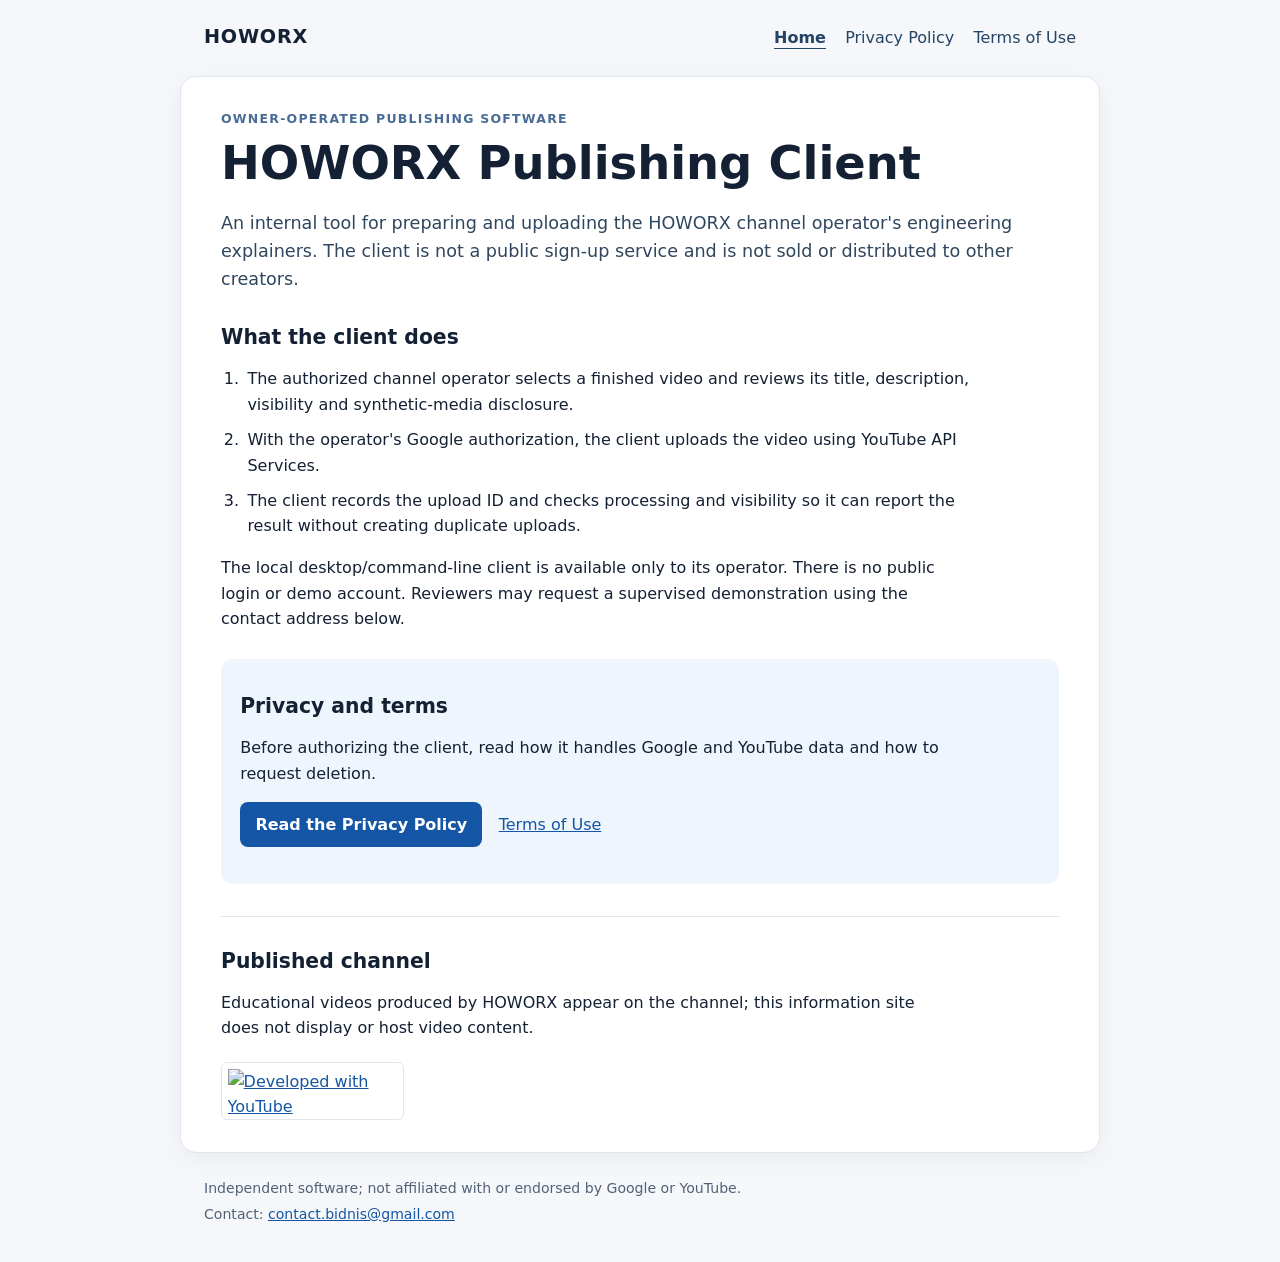
==== index.html @ 3fb0d69b "Publish HOWORX client information and privacy policy" ====
<!doctype html>
<html lang="en">
<head>
  <meta charset="utf-8">
  <meta name="viewport" content="width=device-width, initial-scale=1">
  <title>HOWORX Publishing Client</title>
  <meta name="description" content="Information, privacy policy and terms for the owner-operated HOWORX Publishing Client.">
  <link rel="stylesheet" href="styles.css">
</head>
<body>
  <header class="site-header">
    <a class="site-name" href="index.html">HOWORX</a>
    <nav aria-label="Main navigation">
      <a aria-current="page" href="index.html">Home</a>
      <a href="privacy.html">Privacy Policy</a>
      <a href="terms.html">Terms of Use</a>
    </nav>
  </header>
  <main>
    <p class="eyebrow">Owner-operated publishing software</p>
    <h1>HOWORX Publishing Client</h1>
    <p class="lead">An internal tool for preparing and uploading the HOWORX channel operator's engineering explainers. The client is not a public sign-up service and is not sold or distributed to other creators.</p>

    <section aria-labelledby="workflow">
      <h2 id="workflow">What the client does</h2>
      <ol class="steps">
        <li>The authorized channel operator selects a finished video and reviews its title, description, visibility and synthetic-media disclosure.</li>
        <li>With the operator's Google authorization, the client uploads the video using YouTube API Services.</li>
        <li>The client records the upload ID and checks processing and visibility so it can report the result without creating duplicate uploads.</li>
      </ol>
      <p>The local desktop/command-line client is available only to its operator. There is no public login or demo account. Reviewers may request a supervised demonstration using the contact address below.</p>
    </section>

    <section class="policy-card" aria-labelledby="policies">
      <h2 id="policies">Privacy and terms</h2>
      <p>Before authorizing the client, read how it handles Google and YouTube data and how to request deletion.</p>
      <p><a class="button" href="privacy.html">Read the Privacy Policy</a> <a class="secondary-link" href="terms.html">Terms of Use</a></p>
    </section>

    <section class="channel" aria-labelledby="channel">
      <h2 id="channel">Published channel</h2>
      <p>Educational videos produced by HOWORX appear on the channel; this information site does not display or host video content.</p>
      <a class="youtube-link" href="https://www.youtube.com/channel/UCe1_3fPdckwfM9WR865OygQ" target="_blank" rel="noopener noreferrer" aria-label="Visit the HOWORX channel on YouTube">
        <img src="https://developers.google.com/static/youtube/images/developed-with-youtube-sentence-case-light.png" alt="Developed with YouTube" width="170" height="45">
      </a>
    </section>
  </main>
  <footer><p>Independent software; not affiliated with or endorsed by Google or YouTube.</p><p>Contact: <a href="mailto:contact.bidnis@gmail.com">contact.bidnis@gmail.com</a></p></footer>
</body>
</html>
---- styles.css ----
:root { color-scheme: light; font-family: system-ui, -apple-system, "Segoe UI", sans-serif; color: #142033; background: #f5f7fa; }
* { box-sizing: border-box; }
body { margin: 0; line-height: 1.6; }
.site-header, main, footer { max-width: 920px; margin-inline: auto; padding-inline: 1.5rem; }
.site-header { display: flex; align-items: center; justify-content: space-between; gap: 1rem; padding-top: 1.4rem; padding-bottom: 1.4rem; }
.site-name { font-weight: 850; font-size: 1.2rem; letter-spacing: .04em; color: #142033; text-decoration: none; }
nav { display: flex; flex-wrap: wrap; gap: 1.2rem; }
nav a { color: #244466; text-decoration: none; }
nav a[aria-current="page"] { font-weight: 700; text-decoration: underline; text-underline-offset: .3rem; }
main { background: white; border: 1px solid #e0e6ee; border-radius: 16px; box-shadow: 0 6px 24px #1420330d; padding: 2rem 2.5rem; }
.eyebrow { color: #486c95; font-size: .78rem; font-weight: 750; letter-spacing: .1em; text-transform: uppercase; margin: 0 0 .3rem; }
h1, h2 { line-height: 1.22; }
h1 { font-size: clamp(2rem, 4vw, 2.9rem); margin: .4rem 0 1rem; }
h2 { font-size: 1.27rem; margin: 2rem 0 .55rem; }
p, li { max-width: 72ch; }
.lead { font-size: 1.1rem; color: #30465e; }
.steps { padding-left: 1.45rem; }
.steps li { padding-left: .2rem; margin: .6rem 0; }
.policy-card { background: #eff5fc; border-radius: 12px; padding: .2rem 1.2rem 1.3rem; margin-top: 1.7rem; }
.button { background: #1456a5; color: white; border-radius: 8px; display: inline-block; padding: .6rem .95rem; text-decoration: none; font-weight: 650; }
.secondary-link { margin-left: .7rem; }
.channel { border-top: 1px solid #e3e8ee; margin-top: 2rem; }
.youtube-link { display: inline-block; background: #fff; margin-top: .35rem; padding: .35rem; border: 1px solid #e0e6ee; border-radius: 6px; }
.youtube-link img { display: block; width: 170px; height: auto; }
.effective { color: #526176; }
a { color: #1456a5; }
footer { color: #526176; font-size: .88rem; padding-top: 1.2rem; padding-bottom: 2rem; }
footer p { margin: .25rem 0; }
@media (max-width: 650px) { .site-header { display: block; } nav { margin-top: .5rem; gap: .8rem; } main { padding: 1.4rem; } .secondary-link { display: inline-block; margin-top: .8rem; } }
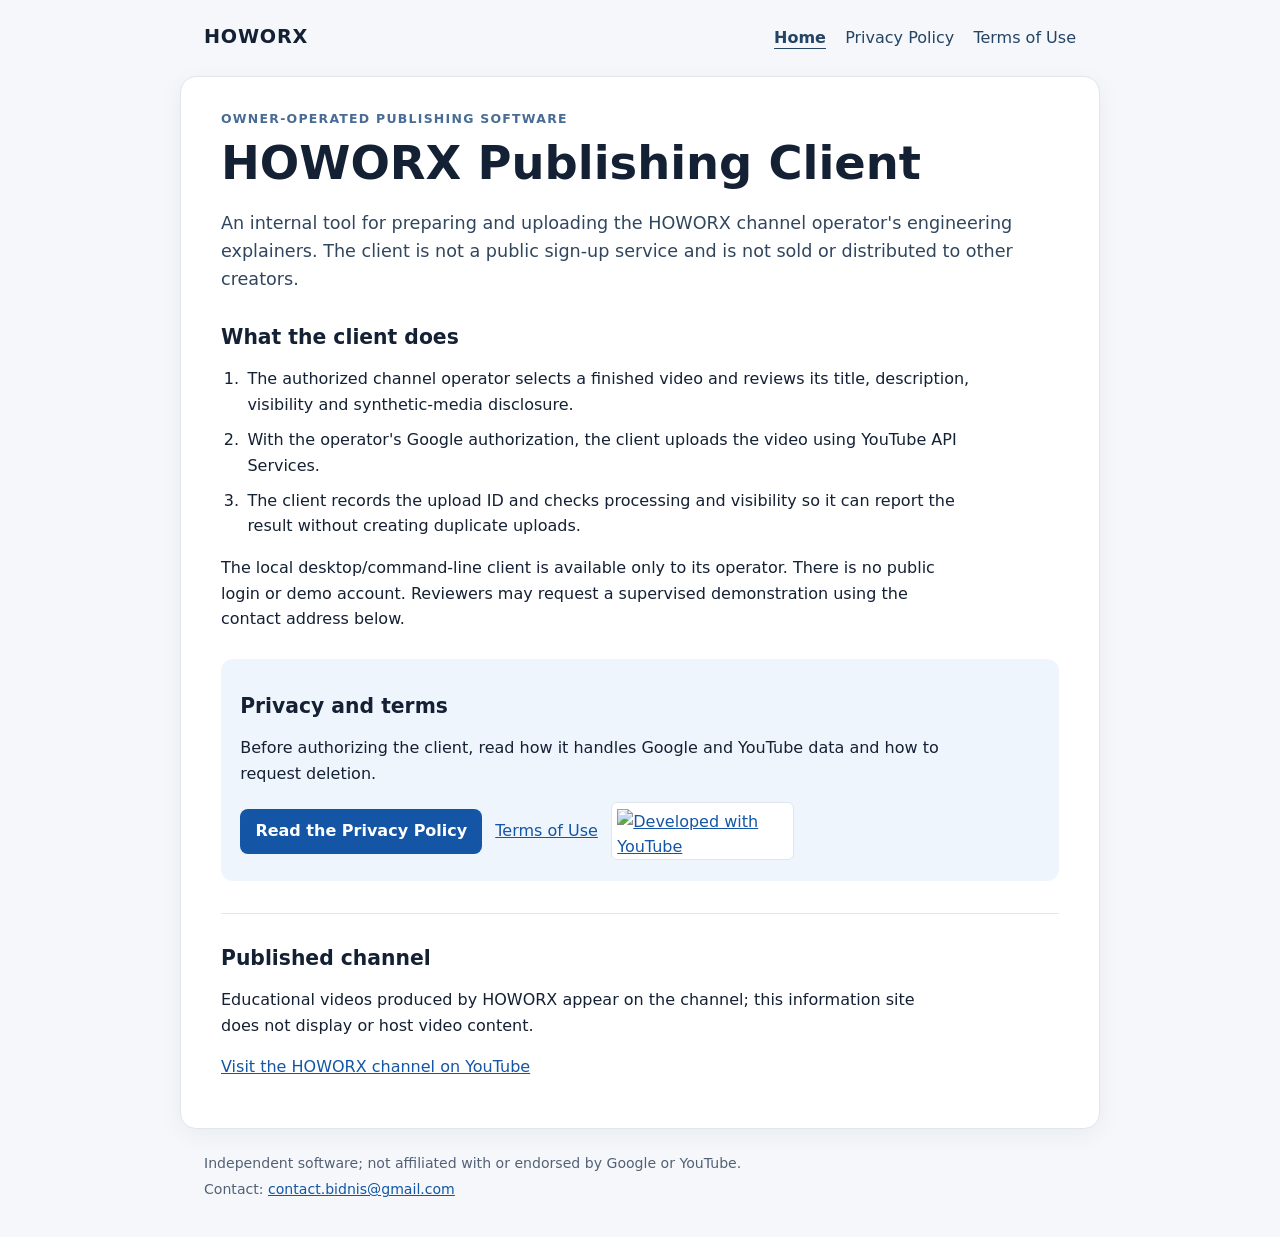
==== commit 3b149375: "Improve audit homepage evidence print layout and logo contrast" ====
--- a/index.html
+++ b/index.html
@@ -7,7 +7,7 @@
   <meta name="description" content="Information, privacy policy and terms for the owner-operated HOWORX Publishing Client.">
   <link rel="stylesheet" href="styles.css">
 </head>
-<body>
+<body class="home">
   <header class="site-header">
     <a class="site-name" href="index.html">HOWORX</a>
     <nav aria-label="Main navigation">
@@ -34,15 +34,19 @@
     <section class="policy-card" aria-labelledby="policies">
       <h2 id="policies">Privacy and terms</h2>
       <p>Before authorizing the client, read how it handles Google and YouTube data and how to request deletion.</p>
-      <p><a class="button" href="privacy.html">Read the Privacy Policy</a> <a class="secondary-link" href="terms.html">Terms of Use</a></p>
+      <div class="policy-actions">
+        <a class="button" href="privacy.html">Read the Privacy Policy</a>
+        <a class="secondary-link" href="terms.html">Terms of Use</a>
+        <a class="youtube-link" href="https://www.youtube.com/channel/UCe1_3fPdckwfM9WR865OygQ" target="_blank" rel="noopener noreferrer" aria-label="Visit the HOWORX channel on YouTube">
+          <img src="https://developers.google.com/static/youtube/images/developed-with-youtube-sentence-case-dark.png" alt="Developed with YouTube" width="170" height="45">
+        </a>
+      </div>
     </section>
 
     <section class="channel" aria-labelledby="channel">
       <h2 id="channel">Published channel</h2>
       <p>Educational videos produced by HOWORX appear on the channel; this information site does not display or host video content.</p>
-      <a class="youtube-link" href="https://www.youtube.com/channel/UCe1_3fPdckwfM9WR865OygQ" target="_blank" rel="noopener noreferrer" aria-label="Visit the HOWORX channel on YouTube">
-        <img src="https://developers.google.com/static/youtube/images/developed-with-youtube-sentence-case-light.png" alt="Developed with YouTube" width="170" height="45">
-      </a>
+      <p><a href="https://www.youtube.com/channel/UCe1_3fPdckwfM9WR865OygQ" target="_blank" rel="noopener noreferrer">Visit the HOWORX channel on YouTube</a></p>
     </section>
   </main>
   <footer><p>Independent software; not affiliated with or endorsed by Google or YouTube.</p><p>Contact: <a href="mailto:contact.bidnis@gmail.com">contact.bidnis@gmail.com</a></p></footer>
--- a/styles.css
+++ b/styles.css
@@ -22,8 +22,22 @@
 .channel { border-top: 1px solid #e3e8ee; margin-top: 2rem; }
 .youtube-link { display: inline-block; background: #fff; margin-top: .35rem; padding: .35rem; border: 1px solid #e0e6ee; border-radius: 6px; }
 .youtube-link img { display: block; width: 170px; height: auto; }
+.policy-actions { display: flex; align-items: center; flex-wrap: wrap; gap: .8rem; }
+.policy-actions .secondary-link, .policy-actions .youtube-link { margin: 0; }
 .effective { color: #526176; }
 a { color: #1456a5; }
 footer { color: #526176; font-size: .88rem; padding-top: 1.2rem; padding-bottom: 2rem; }
 footer p { margin: .25rem 0; }
 @media (max-width: 650px) { .site-header { display: block; } nav { margin-top: .5rem; gap: .8rem; } main { padding: 1.4rem; } .secondary-link { display: inline-block; margin-top: .8rem; } }
+@media print {
+  body.home { font-size: 10.5pt; line-height: 1.35; }
+  .home .site-header { padding-top: .35rem; padding-bottom: .6rem; }
+  .home main { padding: .8rem 1.1rem; box-shadow: none; }
+  .home h1 { font-size: 21pt; margin: .2rem 0 .5rem; }
+  .home h2 { font-size: 13pt; margin: .8rem 0 .35rem; }
+  .home .lead { font-size: 11pt; }
+  .home .steps li { margin: .25rem 0; }
+  .home .policy-card { margin-top: .7rem; padding: .1rem .9rem .7rem; }
+  .home .channel { margin-top: .7rem; }
+  .home footer { padding-top: .4rem; padding-bottom: .3rem; }
+}
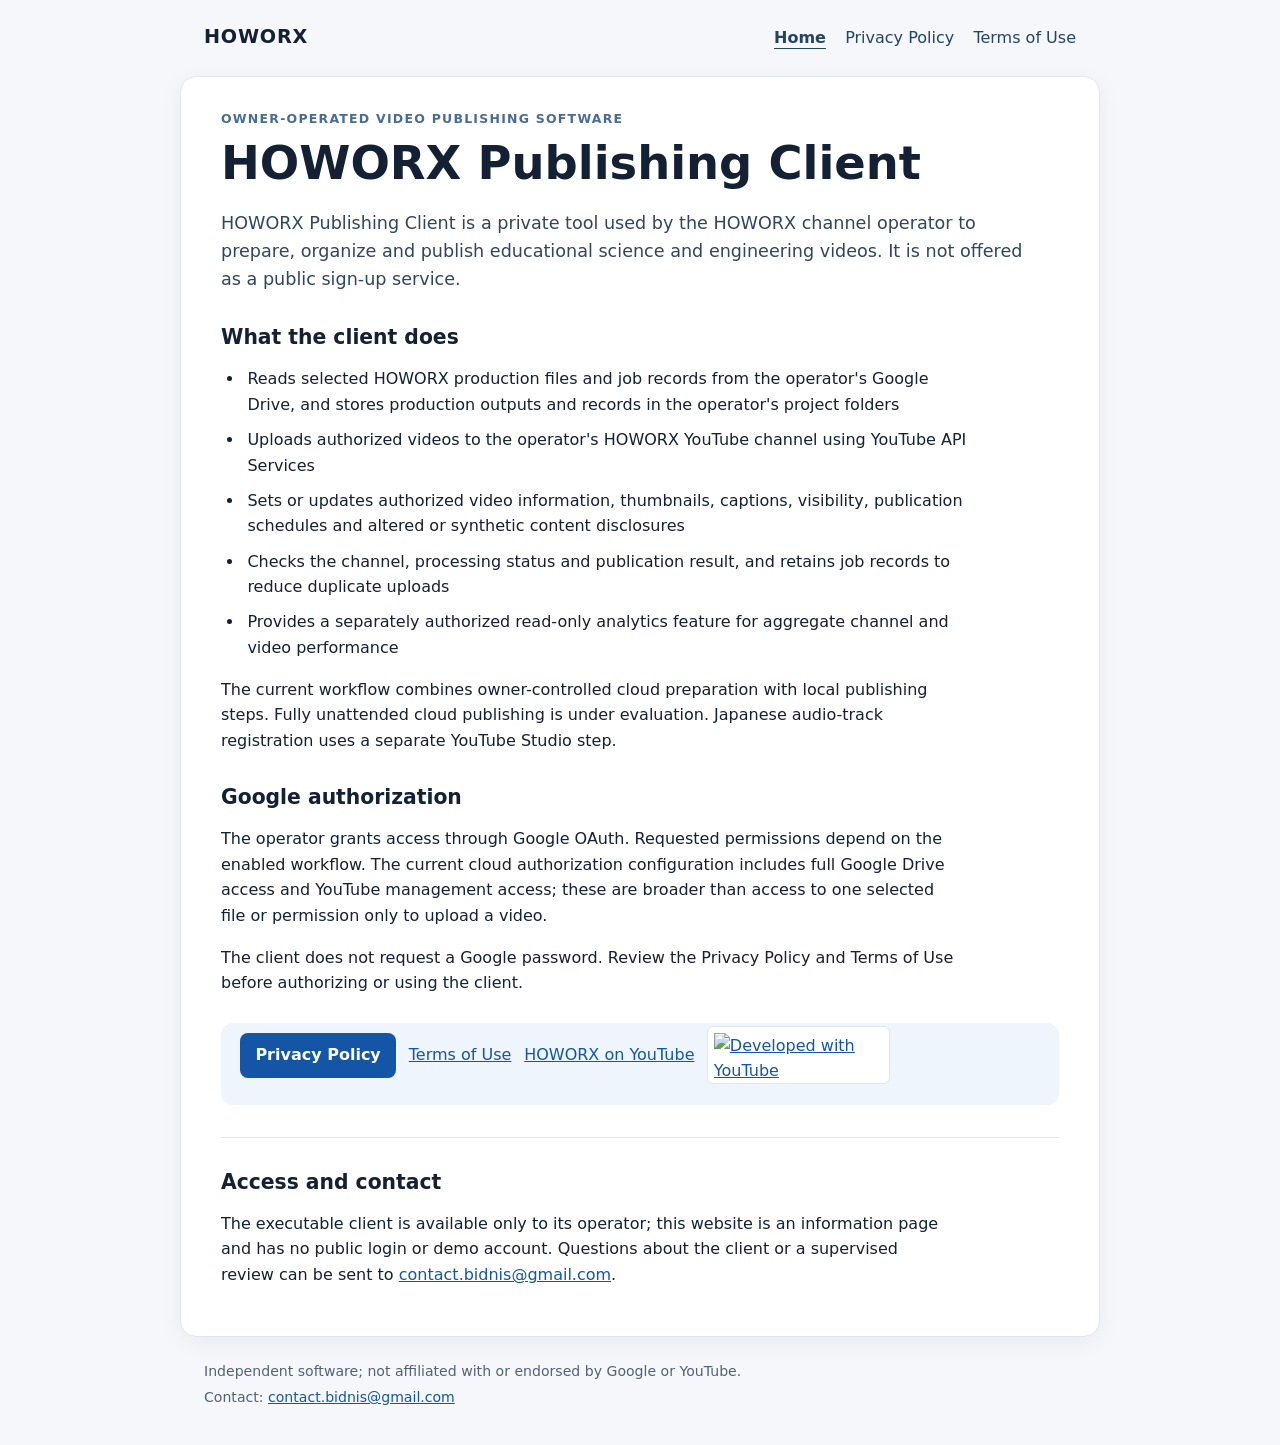
==== commit 7bdf86e0: "Update approved client, privacy and terms disclosures for cloud workflows" ====
--- a/index.html
+++ b/index.html
@@ -17,36 +17,42 @@
     </nav>
   </header>
   <main>
-    <p class="eyebrow">Owner-operated publishing software</p>
+    <p class="eyebrow">Owner-operated video publishing software</p>
     <h1>HOWORX Publishing Client</h1>
-    <p class="lead">An internal tool for preparing and uploading the HOWORX channel operator's engineering explainers. The client is not a public sign-up service and is not sold or distributed to other creators.</p>
+    <p class="lead">HOWORX Publishing Client is a private tool used by the HOWORX channel operator to prepare, organize and publish educational science and engineering videos. It is not offered as a public sign-up service.</p>
 
     <section aria-labelledby="workflow">
       <h2 id="workflow">What the client does</h2>
-      <ol class="steps">
-        <li>The authorized channel operator selects a finished video and reviews its title, description, visibility and synthetic-media disclosure.</li>
-        <li>With the operator's Google authorization, the client uploads the video using YouTube API Services.</li>
-        <li>The client records the upload ID and checks processing and visibility so it can report the result without creating duplicate uploads.</li>
-      </ol>
-      <p>The local desktop/command-line client is available only to its operator. There is no public login or demo account. Reviewers may request a supervised demonstration using the contact address below.</p>
+      <ul class="steps">
+        <li>Reads selected HOWORX production files and job records from the operator's Google Drive, and stores production outputs and records in the operator's project folders</li>
+        <li>Uploads authorized videos to the operator's HOWORX YouTube channel using YouTube API Services</li>
+        <li>Sets or updates authorized video information, thumbnails, captions, visibility, publication schedules and altered or synthetic content disclosures</li>
+        <li>Checks the channel, processing status and publication result, and retains job records to reduce duplicate uploads</li>
+        <li>Provides a separately authorized read-only analytics feature for aggregate channel and video performance</li>
+      </ul>
+      <p>The current workflow combines owner-controlled cloud preparation with local publishing steps. Fully unattended cloud publishing is under evaluation. Japanese audio-track registration uses a separate YouTube Studio step.</p>
     </section>
 
-    <section class="policy-card" aria-labelledby="policies">
-      <h2 id="policies">Privacy and terms</h2>
-      <p>Before authorizing the client, read how it handles Google and YouTube data and how to request deletion.</p>
+    <section aria-labelledby="authorization">
+      <h2 id="authorization">Google authorization</h2>
+      <p>The operator grants access through Google OAuth. Requested permissions depend on the enabled workflow. The current cloud authorization configuration includes full Google Drive access and YouTube management access; these are broader than access to one selected file or permission only to upload a video.</p>
+      <p>The client does not request a Google password. Review the Privacy Policy and Terms of Use before authorizing or using the client.</p>
+    </section>
+
+    <section class="policy-card" aria-label="Privacy, terms and YouTube channel">
       <div class="policy-actions">
-        <a class="button" href="privacy.html">Read the Privacy Policy</a>
+        <a class="button" href="privacy.html">Privacy Policy</a>
         <a class="secondary-link" href="terms.html">Terms of Use</a>
+        <a href="https://www.youtube.com/channel/UCe1_3fPdckwfM9WR865OygQ" target="_blank" rel="noopener noreferrer">HOWORX on YouTube</a>
         <a class="youtube-link" href="https://www.youtube.com/channel/UCe1_3fPdckwfM9WR865OygQ" target="_blank" rel="noopener noreferrer" aria-label="Visit the HOWORX channel on YouTube">
           <img src="https://developers.google.com/static/youtube/images/developed-with-youtube-sentence-case-dark.png" alt="Developed with YouTube" width="170" height="45">
         </a>
       </div>
     </section>
 
-    <section class="channel" aria-labelledby="channel">
-      <h2 id="channel">Published channel</h2>
-      <p>Educational videos produced by HOWORX appear on the channel; this information site does not display or host video content.</p>
-      <p><a href="https://www.youtube.com/channel/UCe1_3fPdckwfM9WR865OygQ" target="_blank" rel="noopener noreferrer">Visit the HOWORX channel on YouTube</a></p>
+    <section class="channel" aria-labelledby="access">
+      <h2 id="access">Access and contact</h2>
+      <p>The executable client is available only to its operator; this website is an information page and has no public login or demo account. Questions about the client or a supervised review can be sent to <a href="mailto:contact.bidnis@gmail.com">contact.bidnis@gmail.com</a>.</p>
     </section>
   </main>
   <footer><p>Independent software; not affiliated with or endorsed by Google or YouTube.</p><p>Contact: <a href="mailto:contact.bidnis@gmail.com">contact.bidnis@gmail.com</a></p></footer>
--- a/styles.css
+++ b/styles.css
@@ -25,7 +25,7 @@
 .policy-actions { display: flex; align-items: center; flex-wrap: wrap; gap: .8rem; }
 .policy-actions .secondary-link, .policy-actions .youtube-link { margin: 0; }
 .effective { color: #526176; }
-a { color: #1456a5; }
+a { color: #1456a5; overflow-wrap: anywhere; }
 footer { color: #526176; font-size: .88rem; padding-top: 1.2rem; padding-bottom: 2rem; }
 footer p { margin: .25rem 0; }
 @media (max-width: 650px) { .site-header { display: block; } nav { margin-top: .5rem; gap: .8rem; } main { padding: 1.4rem; } .secondary-link { display: inline-block; margin-top: .8rem; } }
